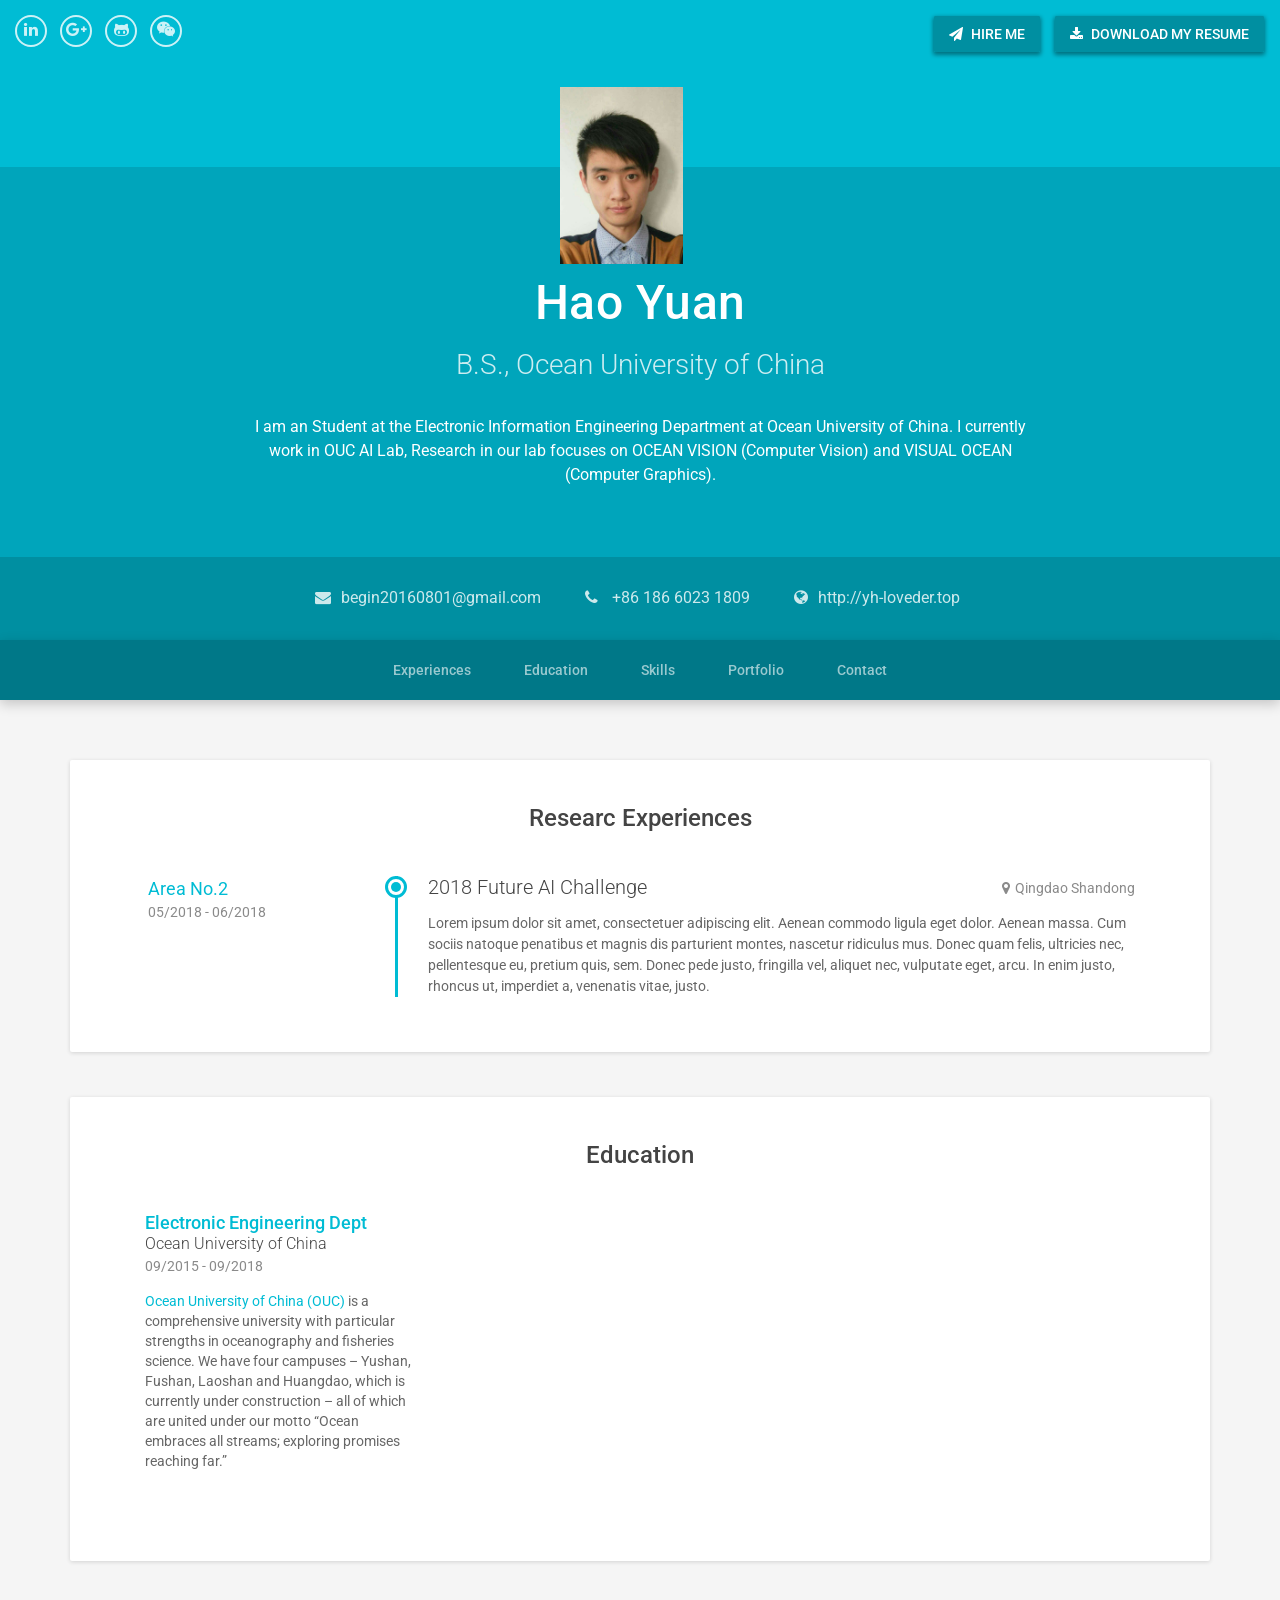
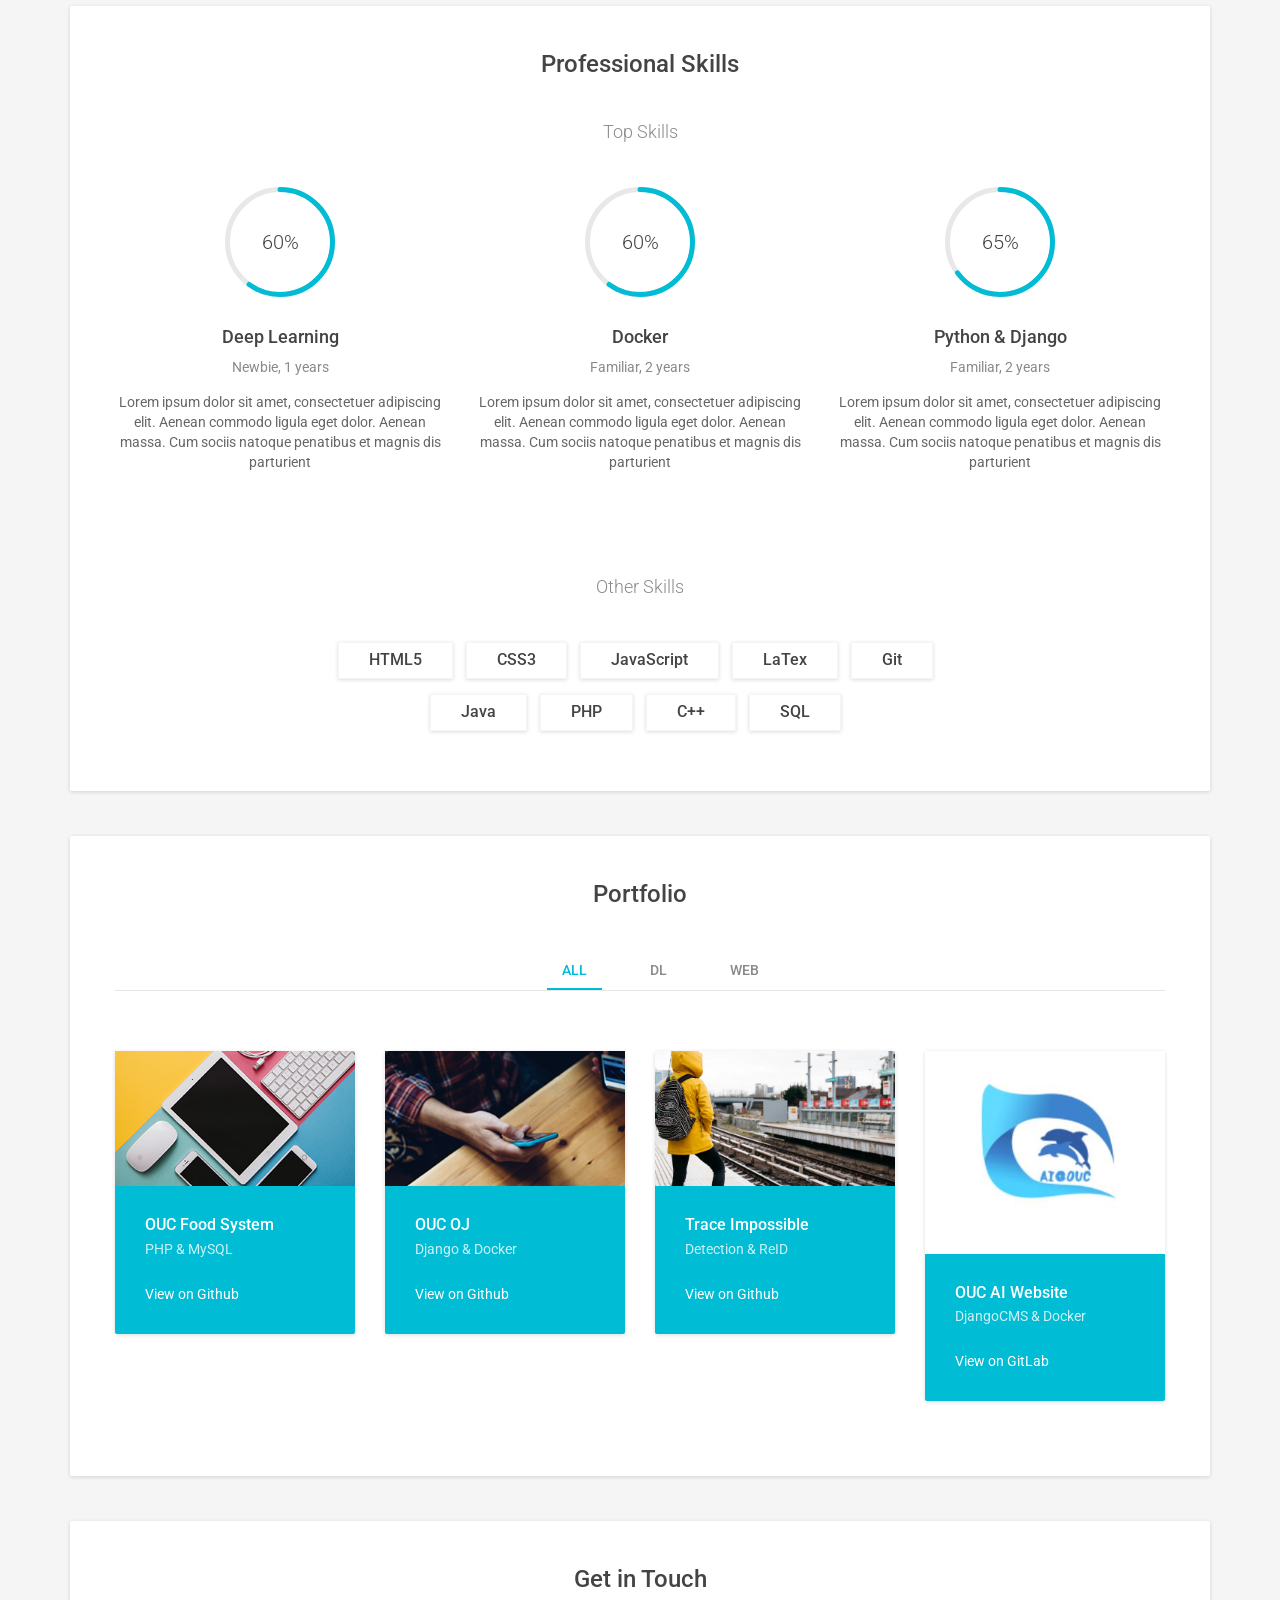
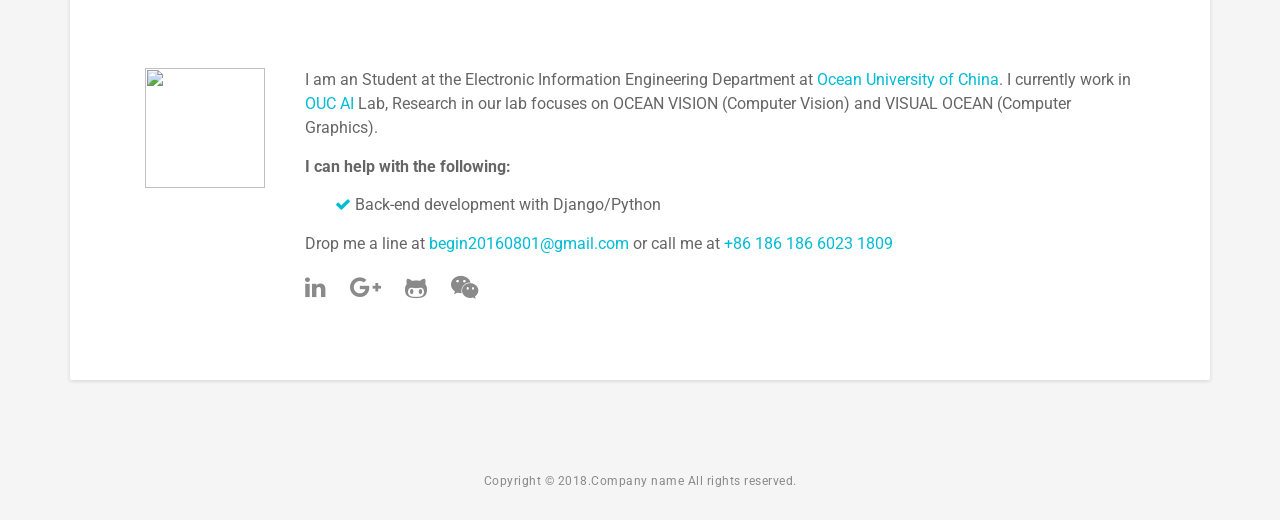
==== index.html @ 7668e300 "first commit" ====
﻿<!DOCTYPE html>
<!--[if IE 8]> <html lang="en" class="ie8"> <![endif]-->  
<!--[if IE 9]> <html lang="en" class="ie9"> <![endif]-->  
<!--[if !IE]><!--> <html lang="en"> <!--<![endif]-->  
<head>
<title>Hao Yuan | B.S. Ocean University of China</title>
<!-- Meta -->
<meta charset="utf-8">
<meta http-equiv="X-UA-Compatible" content="IE=edge">
<meta name="viewport" content="width=device-width, initial-scale=1.0">
<meta name="description" content="">
<meta name="author" content="">    
<link rel="shortcut icon" href="assets/images/favicon.ico">  
<link href='https://fonts.googleapis.com/css?family=Roboto:400,500,400italic,300italic,300,500italic,700,700italic,900,900italic' rel='stylesheet' type='text/css'>
<!-- Global CSS -->
<link rel="stylesheet" href="assets/plugins/bootstrap/css/bootstrap.min.css">   
<!-- Plugins CSS -->
<link rel="stylesheet" href="assets/plugins/font-awesome/css/font-awesome.css">

<!-- Theme CSS -->  
<link id="theme-style" rel="stylesheet" href="assets/css/styles.css">

</head> 

<body>

<header class="header">
	<div class="top-bar container-fluid">
		<div class="actions">
			<a class="btn hidden-xs" href="mailto:begin20160801@gmail.com"><i class="fa fa-paper-plane" aria-hidden="true"></i> Hire Me</a>
			<a class="btn" href="resume_cv.pdf"><i class="fa fa-download" aria-hidden="true"></i> Download My Resume</a>
		</div><!--//actions-->
		<ul class="social list-inline">
			<li><a href="https://www.linkedin.com/in/loveder/" target="_blank"><i class="fa fa-linkedin" aria-hidden="true" target="_blank"></i></a></li>
			<li><a href="mailto:begin20160801@gmail.com" target="_blank"><i class="fa fa-google-plus" aria-hidden="true"></i></a></li>
			<li><a href="https://github.com/oneofsunshine" target="_blank"><i class="fa fa-github-alt" aria-hidden="true"></i></a></li>
			<li><a href="#" data-toggle="modal" data-target="#wechat-QC"><i class="fa fa-wechat" aria-hidden="true"></i></a></li>
		</ul><!--//social-->
	</div><!--//top-bar-->
	
	<div class="intro">
		<div class="container text-center">
			<img class="profile-image" src="assets/images/yh.jpg" alt="">
			<h1 class="name">Hao Yuan</h1>
			<div class="title">B.S., Ocean University of China</div>
			<div class="profile">
				<p>I am an Student at the Electronic Information Engineering Department at <a href="http://www.ouc.edu.cn/" target="_blank">Ocean University of China</a>.
				I currently work in <a href="http://ai.ouc.edu.cn/" target="_blank">OUC AI</a> Lab, Research in our lab focuses on OCEAN VISION (Computer Vision) and VISUAL OCEAN (Computer Graphics).</p>
			</div><!--//profile-->
		</div><!--//container-->
	</div><!--//intro-->
	
	<div class="contact-info">
		<div class="container text-center">
			<ul class="list-inline">
				<li class="email"><i class="fa fa-envelope"></i><a href="mailto:begin20160801@gmail.com">begin20160801@gmail.com</a></li>
				<li><i class="fa fa-phone"></i> <a href="tel: 18660231809">+86 186 6023 1809</a></li>
				<li class="website"><i class="fa fa-globe"></i><a href="http://yh-loveder.top" target="_blank">http://yh-loveder.top</a></li>
			</ul>
		</div><!--//container-->
	</div><!--//contact-info-->
	
	<div class="page-nav-space-holder hidden-xs">
		<div id="page-nav-wrapper" class="page-nav-wrapper text-center">
			<div class="container">
				<ul id="page-nav" class="nav page-nav list-inline">
					<li><a class="scrollto" href="#experiences-section">Experiences</a></li>
					<li><a class="scrollto" href="#eudcation-section">Education</a></li>
					<li><a class="scrollto" href="#skills-section">Skills</a></li>
					<li><a class="scrollto" href="#portfolio-section">Portfolio</a></li>
					<li><a class="scrollto" href="#contact-section">Contact</a></li>
				</ul><!--//page-nav-->
			</div>
		</div><!--//page-nav-wrapper-->
	</div>
	
</header><!--//header-->

<div class="wrapper container">
	<section id="experiences-section" class="experiences-section section">
		<h2 class="section-title">Researc Experiences</h2>
		<div class="timeline">
			<div class="item">
				<div class="work-place">
					<h3 class="place">2018 Future AI Challenge</h3>
					<div class="location"><i class="fa fa-map-marker" aria-hidden="true"></i>Qingdao Shandong</div>
				</div>
				<div class="job-meta">
					<div class="title">Area No.2</div>
					<div class="time">05/2018 - 06/2018</div>
				</div><!--//job-meta-->
				<div class="job-desc">
					<p>Lorem ipsum dolor sit amet, consectetuer adipiscing elit. Aenean commodo ligula eget dolor. Aenean massa. Cum sociis natoque penatibus et magnis dis parturient montes, nascetur ridiculus mus. Donec quam felis, ultricies nec, pellentesque eu, pretium quis, sem. Donec pede justo, fringilla vel, aliquet nec, vulputate eget, arcu. In enim justo, rhoncus ut, imperdiet a, venenatis vitae, justo.</p> 
				</div><!--//job-desc-->
			</div><!--//item-->
			
			<!-- <div class="item">
				<div class="work-place">
					<h3 class="place">Apple</h3>
					<div class="location"><i class="fa fa-map-marker" aria-hidden="true"></i>New York</div>
				</div>
				<div class="job-meta">
					<div class="title">Lead Software Engineer</div>
					<div class="time">2015 - 2016</div>
				</div>
				<div class="job-desc">
					<p>Lorem ipsum dolor sit amet, consectetuer adipiscing elit. Aenean commodo ligula eget dolor. Aenean massa. Cum sociis natoque penatibus et magnis dis parturient montes, nascetur ridiculus mus. Donec quam felis, ultricies nec, pellentesque eu, pretium quis, sem. Donec pede justo, fringilla vel, aliquet nec, vulputate eget, arcu. In enim justo, rhoncus ut, imperdiet a, venenatis vitae, justo.</p> 
					<ul>
						<li>Lorem ipsum dolor sit amet</li>
						<li>Donec pede justo ante</li>
						<li>Maecenas tempus tellus eget </li>
					</ul>
				</div>
			</div> -->
			
		</div><!--//timeline-->
		
	</section><!--//section-->
	<section id="eudcation-section" class="education-section section">
		<h2 class="section-title">Education</h2>
		<div class="row">
			<div class="item col-xs-12 col-sm-4">
				<div class="item-inner">
					<h3 class="degree">Electronic Engineering Dept</h3>
					<div class="education-body">
						Ocean University of China
					</div><!--//education-body-->
					<div class="time">09/2015 - 09/2018</div>
					<div class="desc">
						<a href="http://www.ouc.edu.cn/ target="_blank">Ocean University of China (OUC)</a> is a comprehensive university with particular strengths in oceanography and fisheries science. We have four campuses – Yushan, Fushan, Laoshan and Huangdao, which is currently under construction – all of which are united under our motto “Ocean embraces all streams; exploring promises reaching far.”
					</div>
				</div><!--//item-inner-->
			</div><!--//item-->

			<!-- <div class="item col-xs-12 col-sm-4">
				<div class="item-inner">
					<h3 class="degree">MSc Applied Mathematics</h3>
					<div class="education-body">
						University of Bristol
					</div>
					<div class="time">2010 - 2016</div>
					<div class="desc">
						Lorem ipsum dolor sit amet, consectetuer adipiscing elit. Aenean commodo ligula eget dolor. Aenean massa. Cum sociis natoque penatibus et magnis dis parturient 
					</div>
				</div>
			</div>
			<div class="item col-xs-12 col-sm-4">
				<div class="item-inner">
					<h3 class="degree">BSc Creative Technology</h3>
					<div class="education-body">
						University of Bristol
					</div>
					<div class="time">2007 - 2010</div>
					<div class="desc">
						Lorem ipsum dolor sit amet, consectetuer adipiscing elit. Aenean commodo ligula eget dolor. Aenean massa. Cum sociis natoque penatibus et magnis dis parturient 
					</div>
				</div>
			</div> -->
			
		</div><!--//row-->
	</section><!--//section-->
	
	
	<section id="skills-section" class="skills-section section text-center">
		<h2 class="section-title">Professional Skills</h2>
		<div class="top-skills">
			<h3 class="subtitle">Top Skills</h3>
			<div class="row">
				<div class="item col-xs-12 col-sm-4">
					<div class="item-inner">
						<div class="chart-easy-pie text-center">
							<div class="chart-theme-1 chart" data-percent="60"><span>60</span>%</div>
						</div>
						<h4 class="skill-name">Deep Learning</h4>
						<div class="level">Newbie, 1 years</div>
						<div class="desc">
							Lorem ipsum dolor sit amet, consectetuer adipiscing elit. Aenean commodo ligula eget dolor. Aenean massa. Cum sociis natoque penatibus et magnis dis parturient 
						</div>
					</div><!--//item-inner-->
				</div><!--//item-->

				<div class="item col-xs-12 col-sm-4">
					<div class="item-inner">
						<div class="chart-easy-pie text-center">
							<div class="chart-theme-1 chart" data-percent="60"><span>60</span>%</div>
						</div>
						<h4 class="skill-name">Docker</h4>
						<div class="level">Familiar, 2 years</div>
						<div class="desc">
							Lorem ipsum dolor sit amet, consectetuer adipiscing elit. Aenean commodo ligula eget dolor. Aenean massa. Cum sociis natoque penatibus et magnis dis parturient 
						</div>
					</div><!--//item-inner-->
				</div><!--//item-->

				<div class="item col-xs-12 col-sm-4">
					<div class="item-inner">
						<div class="chart-easy-pie text-center">
							<div class="chart-theme-1 chart" data-percent="65"><span>65</span>%</div>
						</div>
						<h4 class="skill-name">Python &amp; Django</h4>
						<div class="level">Familiar, 2 years</div>
						<div class="desc">
							Lorem ipsum dolor sit amet, consectetuer adipiscing elit. Aenean commodo ligula eget dolor. Aenean massa. Cum sociis natoque penatibus et magnis dis parturient 
						</div>
					</div><!--//item-inner-->
				</div><!--//item-->
			</div><!--//row-->
		</div><!--//top-skills-->
		
		<div class="other-skills">
			<h3 class="subtitle">Other Skills</h3>
			<div class="misc-skills">
				<span class="skill-tag">HTML5</span>
				<span class="skill-tag">CSS3</span>
				<span class="skill-tag">JavaScript</span>
				<span class="skill-tag">LaTex</span>
				<span class="skill-tag">Git</span>
				<br>
				<span class="skill-tag">Java</span>
				<span class="skill-tag">PHP</span>
				<span class="skill-tag">C++</span>
				<span class="skill-tag">SQL</span>
			</div>
		</div><!--//other-skills-->
		
	</section><!--//skills-section-->
	
	
	
	
	<section id="portfolio-section" class="portfolio-section section">
		<h2 class="section-title">Portfolio</h2>
		<ul id="filters" class="filters clearfix">
			<li class="type active" data-filter="*">All</li>
			<li class="type" data-filter=".dl">DL</li>
			<li class="type" data-filter=".web">Web</li>
		</ul><!--//filters-->
		<div class="items-wrapper isotope row">
			<div class="item web col-md-3 col-xs-6 ">
				<div class="item-inner">
					<figure class="figure">
						<img class="img-responsive" src="assets/images/portfolio/portfolio-1.jpg" alt="" />
					</figure>
					<div class="content text-left">
						<h3 class="sub-title"><a href="#">OUC Food System</a></h3>
						<div class="meta">PHP &amp; MySQL</div>
						<div class="action"><a href="#">View on Github</a></div>
					</div><!--//content-->    
					<a class="link-mask" href="#"></a>              
				</div><!--//item-inner-->
			</div><!--//item-->
			<div class="item web col-md-3 col-xs-6 ">
				<div class="item-inner">
					<figure class="figure">
						<img class="img-responsive" src="assets/images/portfolio/portfolio-2.jpg" alt="" />
					</figure>
					<div class="content text-left">
						<h3 class="sub-title"><a href="#">OUC OJ</a></h3>
						<div class="meta">Django &amp; Docker</div>
						<div class="action"><a href="#">View on Github</a></div>
					</div><!--//content-->    
					<a class="link-mask" href="#"></a>              
				</div><!--//item-inner-->
			</div><!--//item-->
			<div class="item dl col-md-3 col-xs-6 ">
				<div class="item-inner">
					<figure class="figure">
						<img class="img-responsive" src="assets/images/portfolio/portfolio-3.jpg" alt="" />
					</figure>
					<div class="content text-left">
						<h3 class="sub-title"><a href="#">Trace Impossible</a></h3>
						<div class="meta">Detection &amp; ReID</div>
						<div class="action"><a href="#">View on Github</a></div>
					</div><!--//content-->    
					<a class="link-mask" href="#"></a>              
				</div><!--//item-inner-->
			</div><!--//item-->
			<div class="item web col-md-3 col-xs-6 ">
				<div class="item-inner">
					<figure class="figure">
						<img class="img-responsive" src="assets/images/portfolio/oucai.jpg" alt="" />
					</figure>
					<div class="content text-left">
						<h3 class="sub-title"><a href="#">OUC AI Website</a></h3>
						<div class="meta">DjangoCMS &amp; Docker</div>
						<div class="action"><a href="#">View on GitLab</a></div>
					</div><!--//content-->    
					<a class="link-mask" href="http://ai.ouc.edu.cn" target="_blank"></a>              
				</div><!--//item-inner-->
			</div><!--//item-->
			
		</div><!--//item-wrapper-->
		
	</section><!--//section-->


	
	<section id="contact-section" class="contact-section section">
		<h2 class="section-title">Get in Touch</h2>
		<div class="intro">
			<img class="profile-image" src="assets/images/profile-image.png" alt="">
			<div class="dialog">
				<p>I am an Student at the Electronic Information Engineering Department at <a href="http://www.ouc.edu.cn/" target="_blank">Ocean University of China</a>.
				I currently work in <a href="http://ai.ouc.edu.cn/" target="_blank">OUC AI</a> Lab, Research in our lab focuses on OCEAN VISION (Computer Vision) and VISUAL OCEAN (Computer Graphics).</p>
				<p><strong>I can help with the following:</strong></p>
				<ul class="list-unstyled service-list">
					<li><i class="fa fa-check" aria-hidden="true"></i> Back-end development with Django/Python</li>
				</ul>
				<p>Drop me a line at <a href="mailto:begin20160801@gmail.com">begin20160801@gmail.com</a> or call me at <a href="tel:18660231809">+86 186 186 6023 1809</a></p>
				<ul class="social list-inline">
					<li><a href="https://www.linkedin.com/in/loveder/" target="_blank"><i class="fa fa-linkedin" aria-hidden="true" target="_blank"></i></a></li>
					<li><a href="mailto:begin20160801@gmail.com" target="_blank"><i class="fa fa-google-plus" aria-hidden="true"></i></a></li>
					<li><a href="https://github.com/oneofsunshine" target="_blank"><i class="fa fa-github-alt" aria-hidden="true"></i></a></li>
					<li><a href="#" data-toggle="modal" data-target="#wechat-QC"><i class="fa fa-wechat" aria-hidden="true"></i></a></li>
				</ul><!--//social-->
			</div><!--//diaplog-->
		</div><!--//intro-->

	</section><!--//section-->
	
</div><!--//wrapper-->


<!-- Modal -->
<div class="modal fade" id="wechat-QC" tabindex="-1" role="dialog" aria-labelledby="exampleModalCenterTitle" aria-hidden="true">
  <div class="modal-dialog modal-dialog-centered" role="document">
    <div class="modal-content">
      <div class="modal-header">
        <h5 class="modal-title" id="exampleModalLongTitle">Loveder</h5>
        <button type="button" class="close" data-dismiss="modal" aria-label="Close">
          <span aria-hidden="true">&times;</span>
        </button>
      </div>
      <div class="modal-body">
        <img class="img-responsive" src="assets/images/wechat-QC.jpg" alt="" />
      </div>
      <div class="modal-footer">
        <button type="button" class="btn btn-secondary" data-dismiss="modal">Close</button>
      </div>
    </div>
  </div>
</div>


<footer class="footer text-center">
	<div class="container">
		<small class="copyright">Copyright &copy; 2018.Company name All rights reserved.</small>
	</div><!--//container-->
</footer>

<!-- Javascript -->          
<script type="text/javascript" src="assets/plugins/jquery-1.12.4.min.js"></script>
<script type="text/javascript" src="assets/plugins/bootstrap/js/bootstrap.min.js"></script>  
<script type="text/javascript" src="assets/plugins/back-to-top.js"></script>
<script type="text/javascript" src="assets/plugins/jquery-scrollTo/jquery.scrollTo.min.js"></script> 
<script type="text/javascript" src="assets/plugins/easy-pie-chart/dist/jquery.easypiechart.min.js"></script>
<script type="text/javascript" src="assets/plugins/imagesloaded.pkgd.min.js"></script> 
<script type="text/javascript" src="assets/plugins/isotope.pkgd.min.js"></script>  

<!-- custom js -->
<script type="text/javascript" src="assets/js/main.js"></script>

<!-- Style Switcher (REMOVE ON YOUR PRODUCTION SITE) -->
<script src="assets/js/demo/style-switcher.js"></script>     

</body>
</html>
---- assets/css/styles.css ----
/*   
 * Template Name: Sphere - Responsive website template for CV/Resume/Portfolio
 * Version: 1.0
 * Author: Xiaoying Riley at 3rd Wave Media
 * Website: http://themes.3rdwavemedia.com/
 * Twitter: @3rdwave_themes
*/
/* ======= Base ======= */
body {
  font-family: 'Roboto', sans-serif;
  color: #666;
  background: #f5f5f5;
  font-size: 14px;
  -webkit-font-smoothing: antialiased;
  -moz-osx-font-smoothing: grayscale;
  color: #444;
}
h1,
h2,
h3,
h4,
h5,
h6 {
  font-weight: 500;
}
a {
  color: #00BCD4;
  -webkit-transition: all 0.4s ease-in-out;
  -moz-transition: all 0.4s ease-in-out;
  -ms-transition: all 0.4s ease-in-out;
  -o-transition: all 0.4s ease-in-out;
}
a:hover {
  text-decoration: underline;
  color: #007888;
}
a:focus {
  text-decoration: none;
}
p {
  line-height: 1.5;
}
.btn,
a.btn {
  background: #008fa1;
  color: #fff;
  padding: 8px 15px;
  -webkit-border-radius: 2px;
  -moz-border-radius: 2px;
  -ms-border-radius: 2px;
  -o-border-radius: 2px;
  border-radius: 2px;
  -moz-background-clip: padding;
  -webkit-background-clip: padding-box;
  background-clip: padding-box;
  -webkit-box-shadow: 0 2px 4px 0 rgba(0, 0, 0, 0.4);
  -moz-box-shadow: 0 2px 4px 0 rgba(0, 0, 0, 0.4);
  box-shadow: 0 2px 4px 0 rgba(0, 0, 0, 0.4);
  text-transform: uppercase;
  font-weight: 500;
  font-size: 14px;
}
.btn:hover,
a.btn:hover {
  color: #fff;
  background: #00a5bb;
}
#topcontrol {
  -webkit-transition: all 0.4s ease-in-out;
  -moz-transition: all 0.4s ease-in-out;
  -ms-transition: all 0.4s ease-in-out;
  -o-transition: all 0.4s ease-in-out;
  background: #008fa1;
  color: #fff;
  text-align: center;
  display: inline-block;
  z-index: 30;
  width: 36px;
  height: 36px;
  -webkit-border-radius: 50%;
  -moz-border-radius: 50%;
  -ms-border-radius: 50%;
  -o-border-radius: 50%;
  border-radius: 50%;
  -moz-background-clip: padding;
  -webkit-background-clip: padding-box;
  background-clip: padding-box;
  -webkit-box-shadow: 0 6px 10px 0 rgba(0, 0, 0, 0.3);
  -moz-box-shadow: 0 6px 10px 0 rgba(0, 0, 0, 0.3);
  box-shadow: 0 6px 10px 0 rgba(0, 0, 0, 0.3);
}
.tlinks{text-indent:-9999px;height:0;line-height:0;font-size:0;overflow:hidden;}
#topcontrol:hover {
  background: #007888;
  color: #fff;
}
#topcontrol .fa {
  position: relative;
  top: 3px;
  font-size: 25px;
  font-weight: normal;
}
.header {
  background: #00BCD4;
  color: #fff;
}
.header a {
  color: #fff;
}
.header .top-bar {
  position: relative;
  padding-top: 15px;
  padding-bottom: 120px;
}
.header .social {
  margin-bottom: 0;
}
.header .social a {
  color: rgba(255, 255, 255, 0.8);
  display: inline-block;
  text-align: center;
  width: 32px;
  height: 32px;
  -webkit-border-radius: 50%;
  -moz-border-radius: 50%;
  -ms-border-radius: 50%;
  -o-border-radius: 50%;
  border-radius: 50%;
  -moz-background-clip: padding;
  -webkit-background-clip: padding-box;
  background-clip: padding-box;
  padding-top: 2px;
  font-size: 16px;
  border: 2px solid rgba(255, 255, 255, 0.8);
}
.header .social a:hover {
  color: #fff;
  border-color: #fff;
}
.header .actions {
  position: absolute;
  right: 15px;
  top: 15px;
}
.header .actions .fa {
  margin-right: 5px;
}
.header .actions a {
  margin-right: 10px;
  color: #fff;
}
.header .actions a:last-child {
  margin-right: 0;
}
.header .profile-image {
  position: absolute;
  width: 123px;
  height: 177px;
  top: -80px;
  margin-left: -80px;
}
.header .name {
  font-size: 48px;
  margin-bottom: 15px;
  letter-spacing: 0.5px;
}
.header .title {
  font-size: 28px;
  font-weight: 300;
  color: rgba(255, 255, 255, 0.8);
  margin-bottom: 30px;
}
.header .intro {
  background: #00a5bb;
  padding-top: 90px;
  padding-bottom: 60px;
  position: relative;
  font-size: 16px;
}
.header .profile {
  max-width: 800px;
  margin: 0 auto;
}
.header .contact-info {
  background: #008fa1;
  padding-top: 30px;
  padding-bottom: 30px;
  font-size: 16px;
}
.header .contact-info ul {
  margin-bottom: 0;
}
.header .contact-info li {
  margin-right: 30px;
  color: rgba(255, 255, 255, 0.8);
}
.header .contact-info li a {
  color: rgba(255, 255, 255, 0.8);
}
.header .contact-info li a:hover {
  color: #fff;
}
.header .contact-info li:last-child {
  margin-right: 0;
}
.header .contact-info li .fa {
  margin-right: 10px;
}
/* Page Nav */
.page-nav-space-holder {
  height: 60px;
  position: relative;
}
.page-nav-wrapper {
  background: #007888;
  padding-top: 20px;
  padding-bottom: 20px;
  position: absolute;
  width: 100%;
  left: 0;
  -webkit-box-shadow: 0 4px 12px rgba(0, 0, 0, 0.2);
  -moz-box-shadow: 0 4px 12px rgba(0, 0, 0, 0.2);
  box-shadow: 0 4px 12px rgba(0, 0, 0, 0.2);
}
.page-nav-wrapper.fixed {
  position: fixed;
  top: 0;
  left: 0;
  width: 100%;
  z-index: 100;
  background: #00BCD4;
}
.page-nav-wrapper a {
  color: rgba(255, 255, 255, 0.6);
  text-decoration: none;
  font-weight: 500;
}
.page-nav-wrapper .page-nav {
  margin: 0 auto;
  display: inline-block;
}
.page-nav-wrapper .page-nav li {
  margin-right: 30px;
  display: inline-block;
  background: none;
}
.page-nav-wrapper .page-nav li:hover,
.page-nav-wrapper .page-nav li:active {
  background: none;
}
.page-nav-wrapper .page-nav li.active a {
  color: #fff;
  background: none;
}
.page-nav-wrapper .page-nav li a {
  color: rgba(255, 255, 255, 0.6);
  padding: inherit;
}
.page-nav-wrapper .page-nav li a:hover {
  color: #fff;
}
.page-nav-wrapper .page-nav li a:hover,
.page-nav-wrapper .page-nav li a:active,
.page-nav-wrapper .page-nav li a:focus {
  background: none;
}
.page-nav-wrapper .page-nav li:last-child {
  margin-right: 0;
}
.wrapper {
  padding-top: 60px;
  padding-bottom: 60px;
}
.section {
  -webkit-box-shadow: 0 1px 4px 0 rgba(0, 0, 0, 0.14);
  -moz-box-shadow: 0 1px 4px 0 rgba(0, 0, 0, 0.14);
  box-shadow: 0 1px 4px 0 rgba(0, 0, 0, 0.14);
  padding: 45px;
  background: #fff;
  margin-bottom: 45px;
  -webkit-border-radius: 2px;
  -moz-border-radius: 2px;
  -ms-border-radius: 2px;
  -o-border-radius: 2px;
  border-radius: 2px;
  -moz-background-clip: padding;
  -webkit-background-clip: padding-box;
  background-clip: padding-box;
}
.section:last-child {
  margin-bottom: 0;
}
.section-title {
  margin-top: 0;
  margin-bottom: 45px;
  font-size: 24px;
  text-align: center;
}
.timeline {
  border-left: 3px solid #00BCD4;
  border-bottom-right-radius: 2px;
  border-top-right-radius: 2px;
  position: relative;
  padding: 0 30px;
  margin-left: 280px;
}
.timeline .item {
  position: relative;
  margin-bottom: 45px;
}
.timeline .item:last-child {
  margin-bottom: 0;
}
.timeline .item:before {
  content: "";
  position: absolute;
  left: -43px;
  top: 0;
  display: inline-block;
  width: 22px;
  height: 22px;
  -webkit-border-radius: 50%;
  -moz-border-radius: 50%;
  -ms-border-radius: 50%;
  -o-border-radius: 50%;
  border-radius: 50%;
  -moz-background-clip: padding;
  -webkit-background-clip: padding-box;
  background-clip: padding-box;
  background: #fff;
  border: 3px solid #00BCD4;
}
.timeline .item:after {
  content: "";
  position: absolute;
  left: -37px;
  top: 6px;
  display: inline-block;
  width: 10px;
  height: 10px;
  -webkit-border-radius: 50%;
  -moz-border-radius: 50%;
  -ms-border-radius: 50%;
  -o-border-radius: 50%;
  border-radius: 50%;
  -moz-background-clip: padding;
  -webkit-background-clip: padding-box;
  background-clip: padding-box;
  background: #00BCD4;
  z-index: 10;
}
.timeline .work-place {
  position: relative;
}
.timeline .location {
  position: absolute;
  right: 0;
  top: 2px;
  color: #8a8a8a;
}
.timeline .location .fa {
  margin-right: 5px;
}
.timeline .place {
  margin-top: 0;
  margin-bottom: 15px;
  font-size: 20px;
  font-weight: 300;
}
.timeline .job-meta {
  position: absolute;
  left: -280px;
  top: 0;
}
.timeline .job-meta .title {
  font-size: 18px;
  color: #00BCD4;
}
.timeline .job-meta .time {
  color: #8a8a8a;
}
.timeline .job-desc {
  color: #666;
}
.education-section .item {
  margin-bottom: 45px;
}
.education-section .item-inner {
  padding: 0 30px;
}
.education-section .degree {
  font-size: 18px;
  color: #00BCD4;
  margin-top: 0;
  margin-bottom: 0px;
}
.education-section .education-body {
  font-weight: 500;
  margin-bottom: 0px;
  font-size: 16px;
  font-weight: 300;
}
.education-section .time {
  color: #8a8a8a;
  margin-bottom: 15px;
}
.education-section .desc {
  color: #666;
}
.skills-section .subtitle {
  font-size: 18px;
  color: #8a8a8a;
  margin-top: 0;
  margin-bottom: 45px;
  font-weight: 300;
}
.skills-section .top-skills {
  margin-bottom: 60px;
}
.skills-section .top-skills .item {
  margin-bottom: 45px;
}
.skills-section .level {
  color: #8a8a8a;
  margin-bottom: 15px;
}
.skills-section .desc {
  color: #666;
}
.skills-section .skill-tag {
  -webkit-box-shadow: 0 1px 4px 0 rgba(0, 0, 0, 0.14);
  -moz-box-shadow: 0 1px 4px 0 rgba(0, 0, 0, 0.14);
  box-shadow: 0 1px 4px 0 rgba(0, 0, 0, 0.14);
  padding: 6px 30px;
  display: inline-block;
  margin-right: 10px;
  border: 1px solid #f5f5f5;
  font-weight: 500;
  margin-bottom: 15px;
  font-size: 16px;
}
.chart-easy-pie {
  positon: relative;
}
.chart {
  width: 110px;
  height: 110px;
  vertical-align: middle;
  position: relative;
  margin: 0 auto;
  text-align: center;
  font-size: 20px;
  font-weight: 300;
  margin-bottom: 30px;
}
.chart span {
  line-height: 110px;
}
.chart canvas {
  position: absolute;
  left: 0;
  top: 0;
}
.testimonials-section .testimonials-carousel {
  max-width: 800px;
  margin: 0 auto;
}
.testimonials-section .item {
  padding-left: 60px;
  margin-bottom: 45px;
}
.testimonials-section .quote {
  border-left: none;
  padding: 0;
  font-size: 22px;
  color: #666;
  font-weight: 300;
  position: relative;
}
.testimonials-section .source .name {
  font-size: 16px;
}
.testimonials-section .source .position {
  color: #8a8a8a;
}
.testimonials-section .fa-quote-left {
  position: absolute;
  left: -60px;
  top: 0;
  width: 36px;
  height: 36px;
  display: inline-block;
  background: #00BCD4;
  color: #fff;
  -webkit-border-radius: 50%;
  -moz-border-radius: 50%;
  -ms-border-radius: 50%;
  -o-border-radius: 50%;
  border-radius: 50%;
  -moz-background-clip: padding;
  -webkit-background-clip: padding-box;
  background-clip: padding-box;
  text-align: center;
  padding-top: 10px;
  font-size: 16px;
}
.testimonials-section .carousel-indicators {
  bottom: 0;
  margin-bottom: 0;
}
.testimonials-section .carousel-indicators li {
  background-color: #bdbdbd;
  border: none;
  width: 10px;
  height: 10px;
  margin: 0;
  margin-right: 5px;
}
.testimonials-section .carousel-indicators li.active {
  background-color: #00BCD4;
  width: 10px;
  height: 10px;
  margin: 0;
  margin-right: 5px;
}
.portfolio-section .filters {
  list-style: none;
  margin: 0 auto;
  margin-bottom: 60px;
  text-align: center;
  border-bottom: 1px solid #e8e8e8;
}
.portfolio-section .filters .type {
  margin-right: 30px;
  list-style: none;
  display: inline-block;
  padding: 8px 15px;
  color: #8a8a8a;
  cursor: pointer;
  font-size: 14px;
  text-transform: uppercase;
  font-weight: 500;
}
.portfolio-section .filters .type:last-child {
  margin-right: 0;
}
.portfolio-section .filters .type.active {
  color: #00BCD4;
  border-bottom: 2px solid #00BCD4;
}
.portfolio-section .item {
  margin-bottom: 30px;
}
.portfolio-section .item-inner {
  background: #00BCD4;
  color: #fff;
  -webkit-border-radius: 2px;
  -moz-border-radius: 2px;
  -ms-border-radius: 2px;
  -o-border-radius: 2px;
  border-radius: 2px;
  -moz-background-clip: padding;
  -webkit-background-clip: padding-box;
  background-clip: padding-box;
  position: relative;
  -webkit-box-shadow: 0 1px 4px 0 rgba(0, 0, 0, 0.14);
  -moz-box-shadow: 0 1px 4px 0 rgba(0, 0, 0, 0.14);
  box-shadow: 0 1px 4px 0 rgba(0, 0, 0, 0.14);
}
.portfolio-section .item-inner:hover {
  background: #00c5de;
}
.portfolio-section .item-inner:hover img {
  -webkit-opacity: 0.9;
  -moz-opacity: 0.9;
  opacity: 0.9;
}
.portfolio-section .item-inner .content {
  padding: 30px;
  padding-bottom: 75px;
  position: relative;
}
.portfolio-section .item-inner .content a {
  color: #fff;
}
.portfolio-section .item-inner .content .sub-title {
  font-size: 16px;
  margin-top: 0;
  margin-bottom: 5px;
}
.portfolio-section .item-inner .content .meta {
  color: rgba(255, 255, 255, 0.8);
  font-size: 14px;
}
.portfolio-section .item-inner .content .action {
  position: absolute;
  bottom: 30px;
  left: 30px;
}
.portfolio-section .item-inner .link-mask {
  display: block;
  position: absolute;
  width: 100%;
  height: 100%;
  left: 0;
  top: 0;
}
.contact-section .intro {
  position: relative;
  padding: 30px;
  padding-left: 190px;
  font-size: 16px;
  color: #666;
}
.contact-section .intro .profile-image {
  width: 120px;
  height: 120px;
  position: absolute;
  left: 30px;
}
.contact-section .intro p {
  margin-bottom: 15px;
}
.contact-section .service-list {
  margin-left: 30px;
  margin-bottom: 15px;
}
.contact-section .service-list li {
  margin-bottom: 15px;
}
.contact-section .service-list .fa {
  color: #00BCD4;
}
.contact-section .social {
  margin-bottom: 0;
}
.contact-section .social li {
  margin-right: 10px;
}
.contact-section .social li:last-child {
  margin-right: 0;
}
.contact-section .social a {
  display: inline-block;
  text-align: center;
  font-size: 24px;
  color: #8a8a8a;
}
.contact-section .social a:hover {
  color: #00BCD4;
}
.footer .container {
  padding: 30px;
  color: #8a8a8a;
  letter-spacing: 0.5px;
}
.footer .container a {
  color: #8a8a8a;
}
/* Extra small devices (phones, less than 768px) */
@media (max-width: 767px) {
  .header .social {
    margin: 0 auto;
    text-align: center;
  }
  .header .actions {
    position: static;
    margin: 0 auto;
    margin-bottom: 30px;
    text-align: center;
  }
  .header .actions .btn {
    margin-bottom: 15px;
    font-size: 12px;
    display: inline-block;
    width: 100%;
  }
  .header .actions .btn:last-child {
    margin-bottom: 0;
  }
  .header .name {
    font-size: 36px;
  }
  .header .title {
    font-size: 22px;
  }
  .header .contact-info li {
    margin-right: 0;
    margin-bottom: 15px;
    font-size: 14px;
    width: 100%;
    display: inline-block;
  }
  .header .contact-info li:last-child {
    margin-bottom: 0;
  }
  .section {
    padding: 30px;
  }
  .section-title {
    font-size: 20px;
  }
  .timeline {
    margin-left: 0;
    padding-right: 0;
  }
  .timeline .place {
    margin-bottom: 5px;
  }
  .timeline .job-meta {
    position: static;
    margin-bottom: 15px;
  }
  .education-section .item {
    padding: 0;
  }
  .portfolio-section .filters .type {
    font-size: 12px;
    margin-right: 5px;
    padding: 8px 5px;
  }
  .portfolio-section .item-inner .content {
    padding: 15px;
  }
  .portfolio-section .item-inner .content .sub-title {
    font-size: 14px;
    max-width: 120px;
    overflow: hidden;
    text-overflow: ellipsis;
    white-space: nowrap;
  }
  .portfolio-section .item-inner .content .meta {
    margin-bottom: 30px;
    max-width: 120px;
    overflow: hidden;
    text-overflow: ellipsis;
    white-space: nowrap;
  }
  .portfolio-section .item-inner .content .action {
    position: static;
    font-size: 12px;
  }
  .contact-section .intro {
    padding: 0;
    text-align: center;
  }
  .contact-section .intro .profile-image {
    position: static;
    margin: 0 auto;
    margin-bottom: 30px;
    text-align: center;
  }
  .contact-section .service-list {
    margin-left: 0;
  }
  .contact-section .social {
    margin: 0 auto;
  }
}
/* Small devices (tablets, 768px and up) */
/* Medium devices (desktops, 992px and up) */
/* Large devices (large desktops, 1200px and up) */
/* X-Large devices (large desktops, 1400px and up) */
/* ======= Configure Style (Remove in production) ======= */
.config-trigger {
  position: absolute;
  top: 30px;
  left: -36px;
  width: 36px;
  height: 36px;
  background: #222;
  color: #fff;
  text-align: center;
  -webkit-border-top-right-radius: 0;
  -webkit-border-bottom-right-radius: 0;
  -webkit-border-bottom-left-radius: 4px;
  -webkit-border-top-left-radius: 4px;
  -moz-border-radius-topright: 0;
  -moz-border-radius-bottomright: 0;
  -moz-border-radius-bottomleft: 4px;
  -moz-border-radius-topleft: 4px;
  border-top-right-radius: 0;
  border-bottom-right-radius: 0;
  border-bottom-left-radius: 4px;
  border-top-left-radius: 4px;
  -moz-background-clip: padding;
  -webkit-background-clip: padding-box;
  background-clip: padding-box;
  text-decoration: none;
}
.config-trigger:hover {
  background: #000;
  text-decoration: none;
}
.config-trigger:hover .fa {
  color: #fff;
}
.config-trigger .fa {
  font-size: 22px;
  padding-top: 7px;
  display: block;
  color: rgba(255, 255, 255, 0.8);
}
.config-panel {
  position: absolute;
  top: 160px;
  right: -190px;
  z-index: 30;
  width: 190px;
}
.config-panel .panel-inner {
  position: relative;
  background: #222;
  color: #fff;
  padding: 15px;
  -webkit-border-top-right-radius: 0;
  -webkit-border-bottom-right-radius: 0;
  -webkit-border-bottom-left-radius: 4px;
  -webkit-border-top-left-radius: 4px;
  -moz-border-radius-topright: 0;
  -moz-border-radius-bottomright: 0;
  -moz-border-radius-bottomleft: 4px;
  -moz-border-radius-topleft: 4px;
  border-top-right-radius: 0;
  border-bottom-right-radius: 0;
  border-bottom-left-radius: 4px;
  border-top-left-radius: 4px;
  -moz-background-clip: padding;
  -webkit-background-clip: padding-box;
  background-clip: padding-box;
}
.config-panel .panel-title {
  font-weight: 600;
  margin-bottom: 15px;
  font-size: 14px;
  text-transform: uppercase;
}
.config-panel label {
  color: #fff;
}
.config-panel #color-options {
  margin-bottom: 0px;
}
.config-panel #color-options li a {
  display: block;
  width: 28px;
  height: 20px;
  border: 2px solid transparent;
  margin-bottom: 10px;
}
.config-panel #color-options li a:hover {
  -webkit-opacity: 0.9;
  -moz-opacity: 0.9;
  opacity: 0.9;
  border: 2px solid rgba(255, 255, 255, 0.8);
}
.config-panel #color-options li.active a {
  border: 2px solid #fff;
}
.config-panel #color-options li.theme-1 a {
  background: #00BCD4;
}
.config-panel #color-options li.theme-2 a {
  background-color: #03A9F4;
}
.config-panel #color-options li.theme-3 a {
  background-color: #009688;
}
.config-panel #color-options li.theme-4 a {
  background-color: #4CAF50;
}
.config-panel #color-options li.theme-5 a {
  background-color: #8BC34A;
}
.config-panel #color-options li.theme-6 a {
  background-color: #C0CA33;
}
.config-panel #color-options li.theme-7 a {
  background-color: #FFC107;
}
.config-panel #color-options li.theme-8 a {
  background-color: #FF9800;
}
.config-panel #color-options li.theme-9 a {
  background-color: #FF5722;
}
.config-panel #color-options li.theme-10 a {
  background-color: #795548;
}
.config-panel #color-options li.theme-11 a {
  background-color: #607D8B;
}
.config-panel #color-options li.theme-12 a {
  background-color: #673AB7;
}
.config-panel #color-options li.theme-13 a {
  background-color: #3F51B5;
}
.config-panel #color-options li.theme-14 a {
  background-color: #2196F3;
}
.config-panel #color-options li.theme-15 a {
  background-color: #9C27B0;
}
.config-panel #color-options li.theme-16 a {
  background-color: #E91E63;
}
.config-panel .close {
  position: absolute;
  right: 5px;
  top: 5px;
  color: #fff;
}
.config-panel .close .fa {
  color: #fff;
}
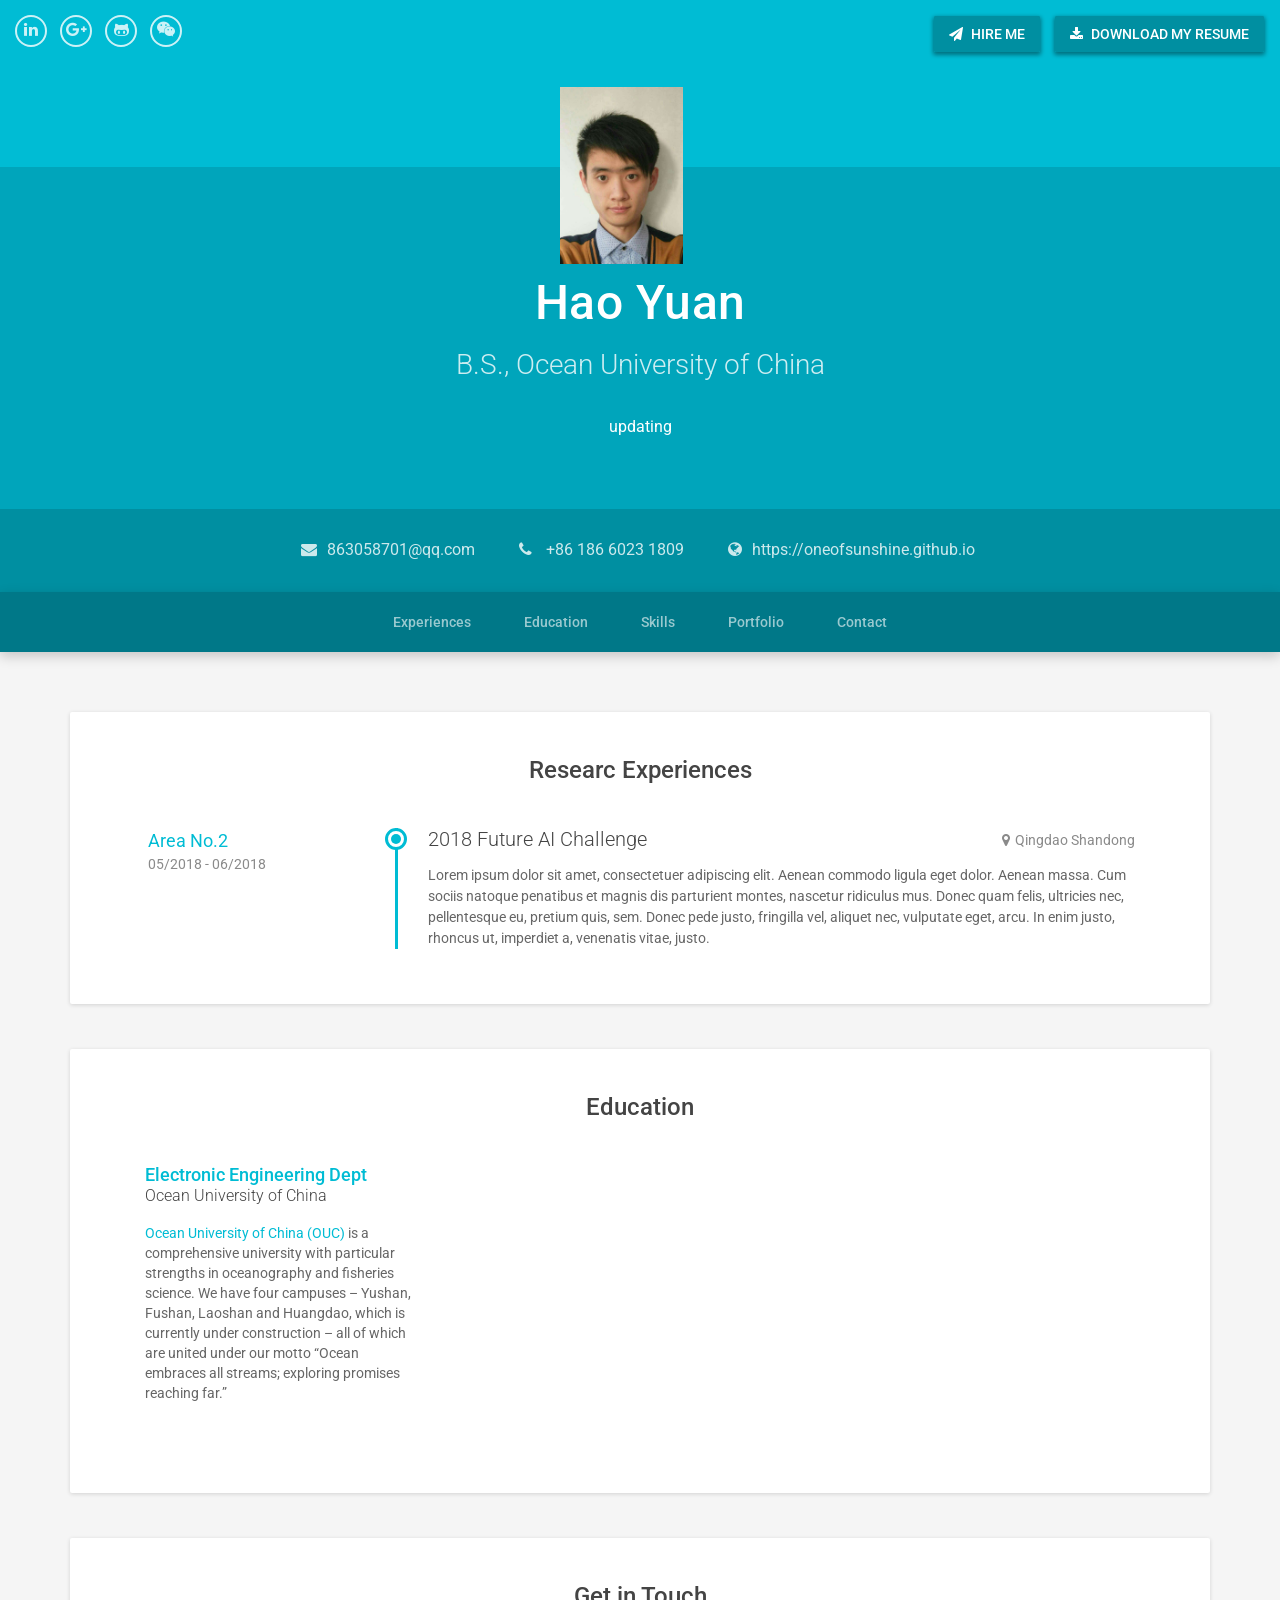
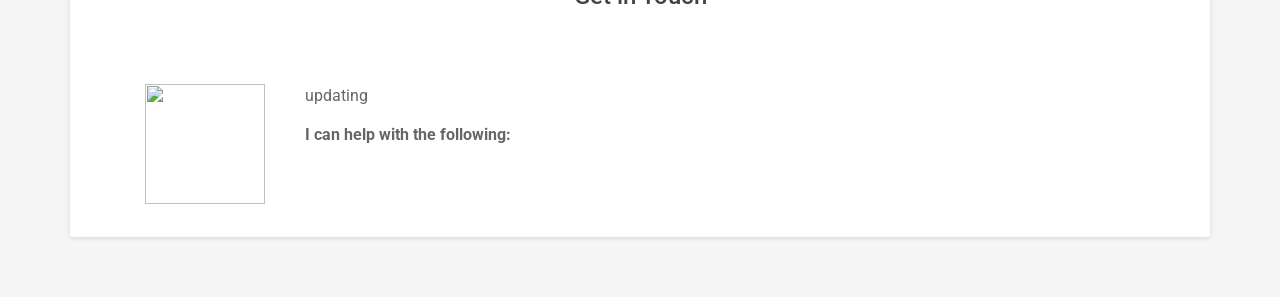
==== commit d3993cc4: "updating" ====
--- a/index.html
+++ b/index.html
@@ -28,7 +28,7 @@
 	<div class="top-bar container-fluid">
 		<div class="actions">
 			<a class="btn hidden-xs" href="mailto:begin20160801@gmail.com"><i class="fa fa-paper-plane" aria-hidden="true"></i> Hire Me</a>
-			<a class="btn" href="resume_cv.pdf"><i class="fa fa-download" aria-hidden="true"></i> Download My Resume</a>
+			<a class="btn" href="yuanhao_resume.pdf"><i class="fa fa-download" aria-hidden="true"></i> Download My Resume</a>
 		</div><!--//actions-->
 		<ul class="social list-inline">
 			<li><a href="https://www.linkedin.com/in/loveder/" target="_blank"><i class="fa fa-linkedin" aria-hidden="true" target="_blank"></i></a></li>
@@ -44,8 +44,7 @@
 			<h1 class="name">Hao Yuan</h1>
 			<div class="title">B.S., Ocean University of China</div>
 			<div class="profile">
-				<p>I am an Student at the Electronic Information Engineering Department at <a href="http://www.ouc.edu.cn/" target="_blank">Ocean University of China</a>.
-				I currently work in <a href="http://ai.ouc.edu.cn/" target="_blank">OUC AI</a> Lab, Research in our lab focuses on OCEAN VISION (Computer Vision) and VISUAL OCEAN (Computer Graphics).</p>
+				<p>updating</p>
 			</div><!--//profile-->
 		</div><!--//container-->
 	</div><!--//intro-->
@@ -53,9 +52,9 @@
 	<div class="contact-info">
 		<div class="container text-center">
 			<ul class="list-inline">
-				<li class="email"><i class="fa fa-envelope"></i><a href="mailto:begin20160801@gmail.com">begin20160801@gmail.com</a></li>
+				<li class="email"><i class="fa fa-envelope"></i><a href="mailto:begin20160801@gmail.com">863058701@qq.com</a></li>
 				<li><i class="fa fa-phone"></i> <a href="tel: 18660231809">+86 186 6023 1809</a></li>
-				<li class="website"><i class="fa fa-globe"></i><a href="http://yh-loveder.top" target="_blank">http://yh-loveder.top</a></li>
+				<li class="website"><i class="fa fa-globe"></i><a href="https://oneofsunshine.github.io" target="_blank">https://oneofsunshine.github.io</a></li>
 			</ul>
 		</div><!--//container-->
 	</div><!--//contact-info-->
@@ -125,7 +124,7 @@
 					<div class="education-body">
 						Ocean University of China
 					</div><!--//education-body-->
-					<div class="time">09/2015 - 09/2018</div>
+					<div class="time"></div>
 					<div class="desc">
 						<a href="http://www.ouc.edu.cn/ target="_blank">Ocean University of China (OUC)</a> is a comprehensive university with particular strengths in oceanography and fisheries science. We have four campuses – Yushan, Fushan, Laoshan and Huangdao, which is currently under construction – all of which are united under our motto “Ocean embraces all streams; exploring promises reaching far.”
 					</div>
@@ -161,135 +160,6 @@
 	</section><!--//section-->
 	
 	
-	<section id="skills-section" class="skills-section section text-center">
-		<h2 class="section-title">Professional Skills</h2>
-		<div class="top-skills">
-			<h3 class="subtitle">Top Skills</h3>
-			<div class="row">
-				<div class="item col-xs-12 col-sm-4">
-					<div class="item-inner">
-						<div class="chart-easy-pie text-center">
-							<div class="chart-theme-1 chart" data-percent="60"><span>60</span>%</div>
-						</div>
-						<h4 class="skill-name">Deep Learning</h4>
-						<div class="level">Newbie, 1 years</div>
-						<div class="desc">
-							Lorem ipsum dolor sit amet, consectetuer adipiscing elit. Aenean commodo ligula eget dolor. Aenean massa. Cum sociis natoque penatibus et magnis dis parturient 
-						</div>
-					</div><!--//item-inner-->
-				</div><!--//item-->
-
-				<div class="item col-xs-12 col-sm-4">
-					<div class="item-inner">
-						<div class="chart-easy-pie text-center">
-							<div class="chart-theme-1 chart" data-percent="60"><span>60</span>%</div>
-						</div>
-						<h4 class="skill-name">Docker</h4>
-						<div class="level">Familiar, 2 years</div>
-						<div class="desc">
-							Lorem ipsum dolor sit amet, consectetuer adipiscing elit. Aenean commodo ligula eget dolor. Aenean massa. Cum sociis natoque penatibus et magnis dis parturient 
-						</div>
-					</div><!--//item-inner-->
-				</div><!--//item-->
-
-				<div class="item col-xs-12 col-sm-4">
-					<div class="item-inner">
-						<div class="chart-easy-pie text-center">
-							<div class="chart-theme-1 chart" data-percent="65"><span>65</span>%</div>
-						</div>
-						<h4 class="skill-name">Python &amp; Django</h4>
-						<div class="level">Familiar, 2 years</div>
-						<div class="desc">
-							Lorem ipsum dolor sit amet, consectetuer adipiscing elit. Aenean commodo ligula eget dolor. Aenean massa. Cum sociis natoque penatibus et magnis dis parturient 
-						</div>
-					</div><!--//item-inner-->
-				</div><!--//item-->
-			</div><!--//row-->
-		</div><!--//top-skills-->
-		
-		<div class="other-skills">
-			<h3 class="subtitle">Other Skills</h3>
-			<div class="misc-skills">
-				<span class="skill-tag">HTML5</span>
-				<span class="skill-tag">CSS3</span>
-				<span class="skill-tag">JavaScript</span>
-				<span class="skill-tag">LaTex</span>
-				<span class="skill-tag">Git</span>
-				<br>
-				<span class="skill-tag">Java</span>
-				<span class="skill-tag">PHP</span>
-				<span class="skill-tag">C++</span>
-				<span class="skill-tag">SQL</span>
-			</div>
-		</div><!--//other-skills-->
-		
-	</section><!--//skills-section-->
-	
-	
-	
-	
-	<section id="portfolio-section" class="portfolio-section section">
-		<h2 class="section-title">Portfolio</h2>
-		<ul id="filters" class="filters clearfix">
-			<li class="type active" data-filter="*">All</li>
-			<li class="type" data-filter=".dl">DL</li>
-			<li class="type" data-filter=".web">Web</li>
-		</ul><!--//filters-->
-		<div class="items-wrapper isotope row">
-			<div class="item web col-md-3 col-xs-6 ">
-				<div class="item-inner">
-					<figure class="figure">
-						<img class="img-responsive" src="assets/images/portfolio/portfolio-1.jpg" alt="" />
-					</figure>
-					<div class="content text-left">
-						<h3 class="sub-title"><a href="#">OUC Food System</a></h3>
-						<div class="meta">PHP &amp; MySQL</div>
-						<div class="action"><a href="#">View on Github</a></div>
-					</div><!--//content-->    
-					<a class="link-mask" href="#"></a>              
-				</div><!--//item-inner-->
-			</div><!--//item-->
-			<div class="item web col-md-3 col-xs-6 ">
-				<div class="item-inner">
-					<figure class="figure">
-						<img class="img-responsive" src="assets/images/portfolio/portfolio-2.jpg" alt="" />
-					</figure>
-					<div class="content text-left">
-						<h3 class="sub-title"><a href="#">OUC OJ</a></h3>
-						<div class="meta">Django &amp; Docker</div>
-						<div class="action"><a href="#">View on Github</a></div>
-					</div><!--//content-->    
-					<a class="link-mask" href="#"></a>              
-				</div><!--//item-inner-->
-			</div><!--//item-->
-			<div class="item dl col-md-3 col-xs-6 ">
-				<div class="item-inner">
-					<figure class="figure">
-						<img class="img-responsive" src="assets/images/portfolio/portfolio-3.jpg" alt="" />
-					</figure>
-					<div class="content text-left">
-						<h3 class="sub-title"><a href="#">Trace Impossible</a></h3>
-						<div class="meta">Detection &amp; ReID</div>
-						<div class="action"><a href="#">View on Github</a></div>
-					</div><!--//content-->    
-					<a class="link-mask" href="#"></a>              
-				</div><!--//item-inner-->
-			</div><!--//item-->
-			<div class="item web col-md-3 col-xs-6 ">
-				<div class="item-inner">
-					<figure class="figure">
-						<img class="img-responsive" src="assets/images/portfolio/oucai.jpg" alt="" />
-					</figure>
-					<div class="content text-left">
-						<h3 class="sub-title"><a href="#">OUC AI Website</a></h3>
-						<div class="meta">DjangoCMS &amp; Docker</div>
-						<div class="action"><a href="#">View on GitLab</a></div>
-					</div><!--//content-->    
-					<a class="link-mask" href="http://ai.ouc.edu.cn" target="_blank"></a>              
-				</div><!--//item-inner-->
-			</div><!--//item-->
-			
-		</div><!--//item-wrapper-->
 		
 	</section><!--//section-->
 
@@ -300,19 +170,9 @@
 		<div class="intro">
 			<img class="profile-image" src="assets/images/profile-image.png" alt="">
 			<div class="dialog">
-				<p>I am an Student at the Electronic Information Engineering Department at <a href="http://www.ouc.edu.cn/" target="_blank">Ocean University of China</a>.
-				I currently work in <a href="http://ai.ouc.edu.cn/" target="_blank">OUC AI</a> Lab, Research in our lab focuses on OCEAN VISION (Computer Vision) and VISUAL OCEAN (Computer Graphics).</p>
+				<p>updating</p>
 				<p><strong>I can help with the following:</strong></p>
-				<ul class="list-unstyled service-list">
-					<li><i class="fa fa-check" aria-hidden="true"></i> Back-end development with Django/Python</li>
-				</ul>
-				<p>Drop me a line at <a href="mailto:begin20160801@gmail.com">begin20160801@gmail.com</a> or call me at <a href="tel:18660231809">+86 186 186 6023 1809</a></p>
-				<ul class="social list-inline">
-					<li><a href="https://www.linkedin.com/in/loveder/" target="_blank"><i class="fa fa-linkedin" aria-hidden="true" target="_blank"></i></a></li>
-					<li><a href="mailto:begin20160801@gmail.com" target="_blank"><i class="fa fa-google-plus" aria-hidden="true"></i></a></li>
-					<li><a href="https://github.com/oneofsunshine" target="_blank"><i class="fa fa-github-alt" aria-hidden="true"></i></a></li>
-					<li><a href="#" data-toggle="modal" data-target="#wechat-QC"><i class="fa fa-wechat" aria-hidden="true"></i></a></li>
-				</ul><!--//social-->
+				
 			</div><!--//diaplog-->
 		</div><!--//intro-->
 
@@ -342,11 +202,7 @@
 </div>
 
 
-<footer class="footer text-center">
-	<div class="container">
-		<small class="copyright">Copyright &copy; 2018.Company name All rights reserved.</small>
-	</div><!--//container-->
-</footer>
+
 
 <!-- Javascript -->          
 <script type="text/javascript" src="assets/plugins/jquery-1.12.4.min.js"></script>
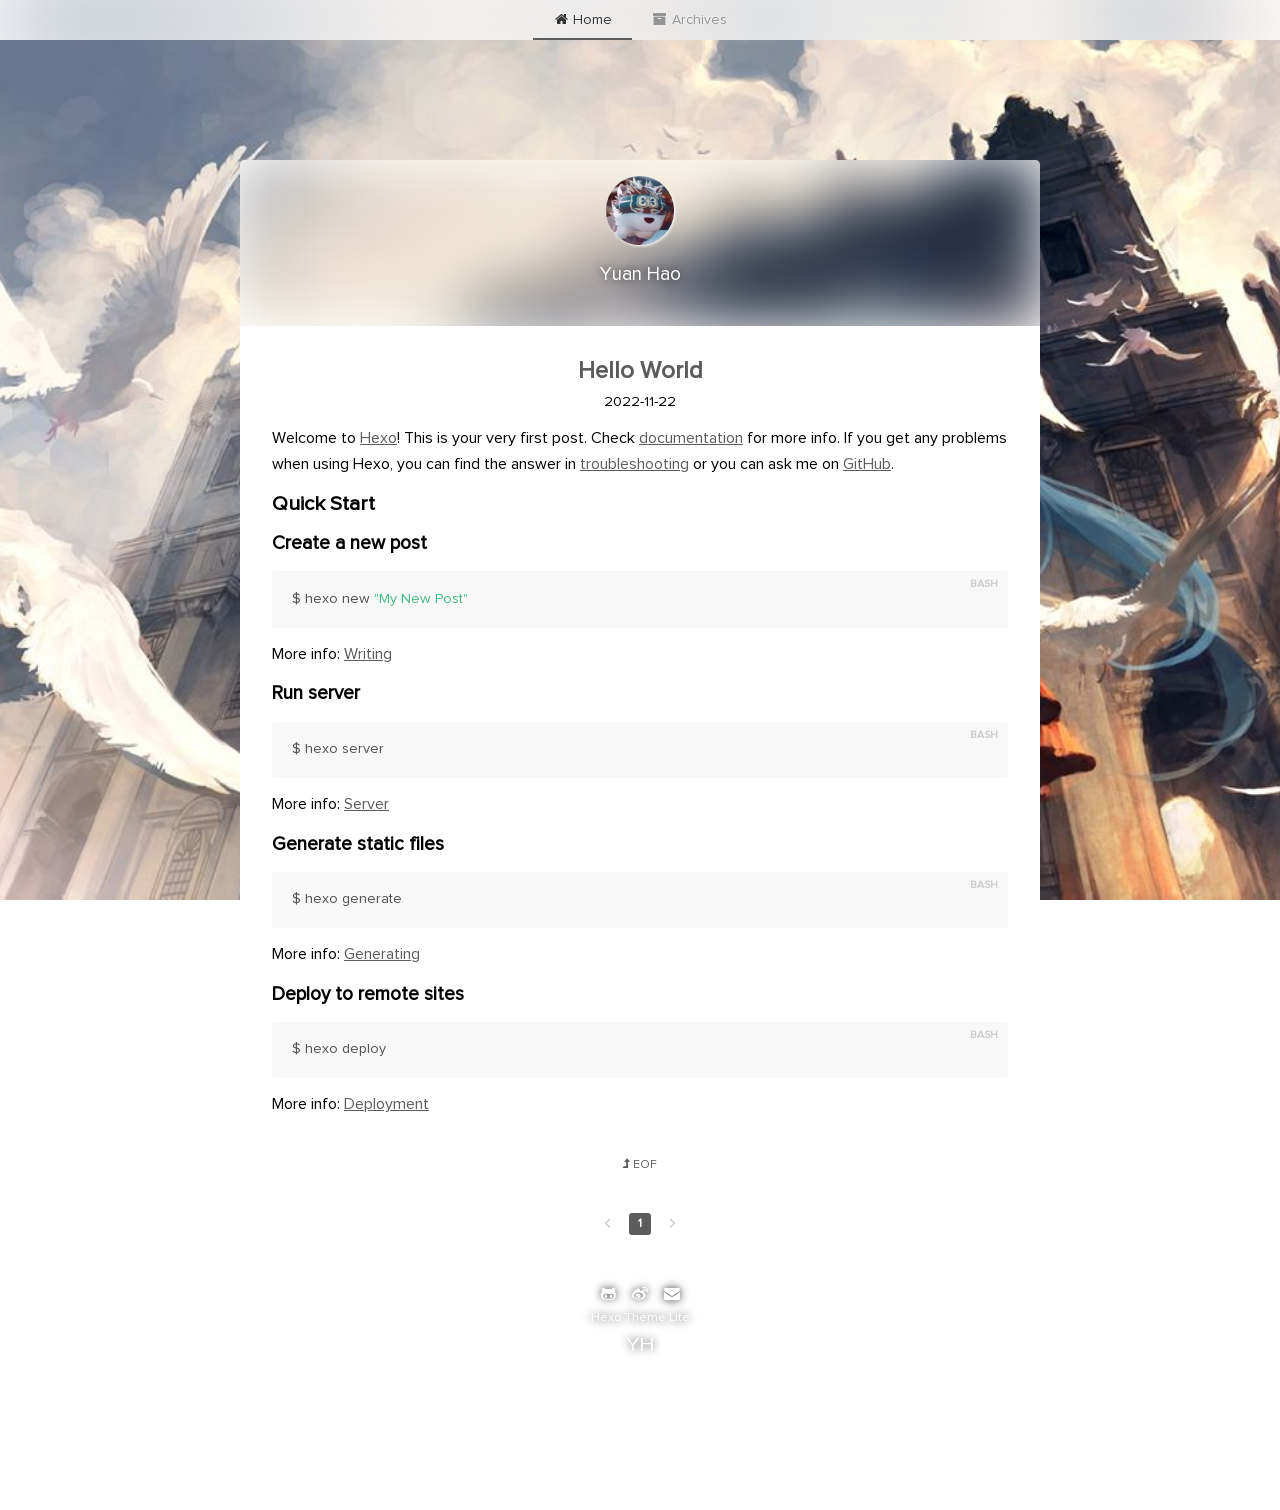
==== commit 60f763fe: "Site updated: 2022-11-22 23:45:03" ====
--- a/index.html
+++ b/index.html
@@ -1,223 +1 @@
-﻿<!DOCTYPE html>
-<!--[if IE 8]> <html lang="en" class="ie8"> <![endif]-->  
-<!--[if IE 9]> <html lang="en" class="ie9"> <![endif]-->  
-<!--[if !IE]><!--> <html lang="en"> <!--<![endif]-->  
-<head>
-<title>Hao Yuan | B.S. Ocean University of China</title>
-<!-- Meta -->
-<meta charset="utf-8">
-<meta http-equiv="X-UA-Compatible" content="IE=edge">
-<meta name="viewport" content="width=device-width, initial-scale=1.0">
-<meta name="description" content="">
-<meta name="author" content="">    
-<link rel="shortcut icon" href="assets/images/favicon.ico">  
-<link href='https://fonts.googleapis.com/css?family=Roboto:400,500,400italic,300italic,300,500italic,700,700italic,900,900italic' rel='stylesheet' type='text/css'>
-<!-- Global CSS -->
-<link rel="stylesheet" href="assets/plugins/bootstrap/css/bootstrap.min.css">   
-<!-- Plugins CSS -->
-<link rel="stylesheet" href="assets/plugins/font-awesome/css/font-awesome.css">
-
-<!-- Theme CSS -->  
-<link id="theme-style" rel="stylesheet" href="assets/css/styles.css">
-
-</head> 
-
-<body>
-
-<header class="header">
-	<div class="top-bar container-fluid">
-		<div class="actions">
-			<a class="btn hidden-xs" href="mailto:begin20160801@gmail.com"><i class="fa fa-paper-plane" aria-hidden="true"></i> Hire Me</a>
-			<a class="btn" href="yuanhao_resume.pdf"><i class="fa fa-download" aria-hidden="true"></i> Download My Resume</a>
-		</div><!--//actions-->
-		<ul class="social list-inline">
-			<li><a href="https://www.linkedin.com/in/loveder/" target="_blank"><i class="fa fa-linkedin" aria-hidden="true" target="_blank"></i></a></li>
-			<li><a href="mailto:begin20160801@gmail.com" target="_blank"><i class="fa fa-google-plus" aria-hidden="true"></i></a></li>
-			<li><a href="https://github.com/oneofsunshine" target="_blank"><i class="fa fa-github-alt" aria-hidden="true"></i></a></li>
-			<li><a href="#" data-toggle="modal" data-target="#wechat-QC"><i class="fa fa-wechat" aria-hidden="true"></i></a></li>
-		</ul><!--//social-->
-	</div><!--//top-bar-->
-	
-	<div class="intro">
-		<div class="container text-center">
-			<img class="profile-image" src="assets/images/yh.jpg" alt="">
-			<h1 class="name">Hao Yuan</h1>
-			<div class="title">B.S., Ocean University of China</div>
-			<div class="profile">
-				<p>updating</p>
-			</div><!--//profile-->
-		</div><!--//container-->
-	</div><!--//intro-->
-	
-	<div class="contact-info">
-		<div class="container text-center">
-			<ul class="list-inline">
-				<li class="email"><i class="fa fa-envelope"></i><a href="mailto:begin20160801@gmail.com">863058701@qq.com</a></li>
-				<li><i class="fa fa-phone"></i> <a href="tel: 18660231809">+86 186 6023 1809</a></li>
-				<li class="website"><i class="fa fa-globe"></i><a href="https://oneofsunshine.github.io" target="_blank">https://oneofsunshine.github.io</a></li>
-			</ul>
-		</div><!--//container-->
-	</div><!--//contact-info-->
-	
-	<div class="page-nav-space-holder hidden-xs">
-		<div id="page-nav-wrapper" class="page-nav-wrapper text-center">
-			<div class="container">
-				<ul id="page-nav" class="nav page-nav list-inline">
-					<li><a class="scrollto" href="#experiences-section">Experiences</a></li>
-					<li><a class="scrollto" href="#eudcation-section">Education</a></li>
-					<li><a class="scrollto" href="#skills-section">Skills</a></li>
-					<li><a class="scrollto" href="#portfolio-section">Portfolio</a></li>
-					<li><a class="scrollto" href="#contact-section">Contact</a></li>
-				</ul><!--//page-nav-->
-			</div>
-		</div><!--//page-nav-wrapper-->
-	</div>
-	
-</header><!--//header-->
-
-<div class="wrapper container">
-	<section id="experiences-section" class="experiences-section section">
-		<h2 class="section-title">Researc Experiences</h2>
-		<div class="timeline">
-			<div class="item">
-				<div class="work-place">
-					<h3 class="place">2018 Future AI Challenge</h3>
-					<div class="location"><i class="fa fa-map-marker" aria-hidden="true"></i>Qingdao Shandong</div>
-				</div>
-				<div class="job-meta">
-					<div class="title">Area No.2</div>
-					<div class="time">05/2018 - 06/2018</div>
-				</div><!--//job-meta-->
-				<div class="job-desc">
-					<p>Lorem ipsum dolor sit amet, consectetuer adipiscing elit. Aenean commodo ligula eget dolor. Aenean massa. Cum sociis natoque penatibus et magnis dis parturient montes, nascetur ridiculus mus. Donec quam felis, ultricies nec, pellentesque eu, pretium quis, sem. Donec pede justo, fringilla vel, aliquet nec, vulputate eget, arcu. In enim justo, rhoncus ut, imperdiet a, venenatis vitae, justo.</p> 
-				</div><!--//job-desc-->
-			</div><!--//item-->
-			
-			<!-- <div class="item">
-				<div class="work-place">
-					<h3 class="place">Apple</h3>
-					<div class="location"><i class="fa fa-map-marker" aria-hidden="true"></i>New York</div>
-				</div>
-				<div class="job-meta">
-					<div class="title">Lead Software Engineer</div>
-					<div class="time">2015 - 2016</div>
-				</div>
-				<div class="job-desc">
-					<p>Lorem ipsum dolor sit amet, consectetuer adipiscing elit. Aenean commodo ligula eget dolor. Aenean massa. Cum sociis natoque penatibus et magnis dis parturient montes, nascetur ridiculus mus. Donec quam felis, ultricies nec, pellentesque eu, pretium quis, sem. Donec pede justo, fringilla vel, aliquet nec, vulputate eget, arcu. In enim justo, rhoncus ut, imperdiet a, venenatis vitae, justo.</p> 
-					<ul>
-						<li>Lorem ipsum dolor sit amet</li>
-						<li>Donec pede justo ante</li>
-						<li>Maecenas tempus tellus eget </li>
-					</ul>
-				</div>
-			</div> -->
-			
-		</div><!--//timeline-->
-		
-	</section><!--//section-->
-	<section id="eudcation-section" class="education-section section">
-		<h2 class="section-title">Education</h2>
-		<div class="row">
-			<div class="item col-xs-12 col-sm-4">
-				<div class="item-inner">
-					<h3 class="degree">Electronic Engineering Dept</h3>
-					<div class="education-body">
-						Ocean University of China
-					</div><!--//education-body-->
-					<div class="time"></div>
-					<div class="desc">
-						<a href="http://www.ouc.edu.cn/ target="_blank">Ocean University of China (OUC)</a> is a comprehensive university with particular strengths in oceanography and fisheries science. We have four campuses – Yushan, Fushan, Laoshan and Huangdao, which is currently under construction – all of which are united under our motto “Ocean embraces all streams; exploring promises reaching far.”
-					</div>
-				</div><!--//item-inner-->
-			</div><!--//item-->
-
-			<!-- <div class="item col-xs-12 col-sm-4">
-				<div class="item-inner">
-					<h3 class="degree">MSc Applied Mathematics</h3>
-					<div class="education-body">
-						University of Bristol
-					</div>
-					<div class="time">2010 - 2016</div>
-					<div class="desc">
-						Lorem ipsum dolor sit amet, consectetuer adipiscing elit. Aenean commodo ligula eget dolor. Aenean massa. Cum sociis natoque penatibus et magnis dis parturient 
-					</div>
-				</div>
-			</div>
-			<div class="item col-xs-12 col-sm-4">
-				<div class="item-inner">
-					<h3 class="degree">BSc Creative Technology</h3>
-					<div class="education-body">
-						University of Bristol
-					</div>
-					<div class="time">2007 - 2010</div>
-					<div class="desc">
-						Lorem ipsum dolor sit amet, consectetuer adipiscing elit. Aenean commodo ligula eget dolor. Aenean massa. Cum sociis natoque penatibus et magnis dis parturient 
-					</div>
-				</div>
-			</div> -->
-			
-		</div><!--//row-->
-	</section><!--//section-->
-	
-	
-		
-	</section><!--//section-->
-
-
-	
-	<section id="contact-section" class="contact-section section">
-		<h2 class="section-title">Get in Touch</h2>
-		<div class="intro">
-			<img class="profile-image" src="assets/images/profile-image.png" alt="">
-			<div class="dialog">
-				<p>updating</p>
-				<p><strong>I can help with the following:</strong></p>
-				
-			</div><!--//diaplog-->
-		</div><!--//intro-->
-
-	</section><!--//section-->
-	
-</div><!--//wrapper-->
-
-
-<!-- Modal -->
-<div class="modal fade" id="wechat-QC" tabindex="-1" role="dialog" aria-labelledby="exampleModalCenterTitle" aria-hidden="true">
-  <div class="modal-dialog modal-dialog-centered" role="document">
-    <div class="modal-content">
-      <div class="modal-header">
-        <h5 class="modal-title" id="exampleModalLongTitle">Loveder</h5>
-        <button type="button" class="close" data-dismiss="modal" aria-label="Close">
-          <span aria-hidden="true">&times;</span>
-        </button>
-      </div>
-      <div class="modal-body">
-        <img class="img-responsive" src="assets/images/wechat-QC.jpg" alt="" />
-      </div>
-      <div class="modal-footer">
-        <button type="button" class="btn btn-secondary" data-dismiss="modal">Close</button>
-      </div>
-    </div>
-  </div>
-</div>
-
-
-
-
-<!-- Javascript -->          
-<script type="text/javascript" src="assets/plugins/jquery-1.12.4.min.js"></script>
-<script type="text/javascript" src="assets/plugins/bootstrap/js/bootstrap.min.js"></script>  
-<script type="text/javascript" src="assets/plugins/back-to-top.js"></script>
-<script type="text/javascript" src="assets/plugins/jquery-scrollTo/jquery.scrollTo.min.js"></script> 
-<script type="text/javascript" src="assets/plugins/easy-pie-chart/dist/jquery.easypiechart.min.js"></script>
-<script type="text/javascript" src="assets/plugins/imagesloaded.pkgd.min.js"></script> 
-<script type="text/javascript" src="assets/plugins/isotope.pkgd.min.js"></script>  
-
-<!-- custom js -->
-<script type="text/javascript" src="assets/js/main.js"></script>
-
-<!-- Style Switcher (REMOVE ON YOUR PRODUCTION SITE) -->
-<script src="assets/js/demo/style-switcher.js"></script>     
-
-</body>
-</html>+<!doctype html><html lang=en><head><meta charset=UTF-8><meta name=viewport content="width=device-width,user-scalable=no,initial-scale=1,maximum-scale=1,minimum-scale=1"><meta http-equiv=X-UA-Compatible content="ie=edge"><link rel="shortcut icon" href=/static/favicon.ico><title>YH</title><link href=/static/css/app.c64eadfc8d3abfc9d85514dba4054813.css rel=stylesheet><meta name="generator" content="Hexo 5.4.2"></head><body><div id=app></div><script type=text/javascript src=/static/js/manifest.992b63bf2abbf3194771.js></script><script type=text/javascript src=/static/js/vendor.e12dc8c9af1f7aa12436.js></script><script type=text/javascript src=/static/js/app.bc036f9167871d39aecf.js></script></body></html>
